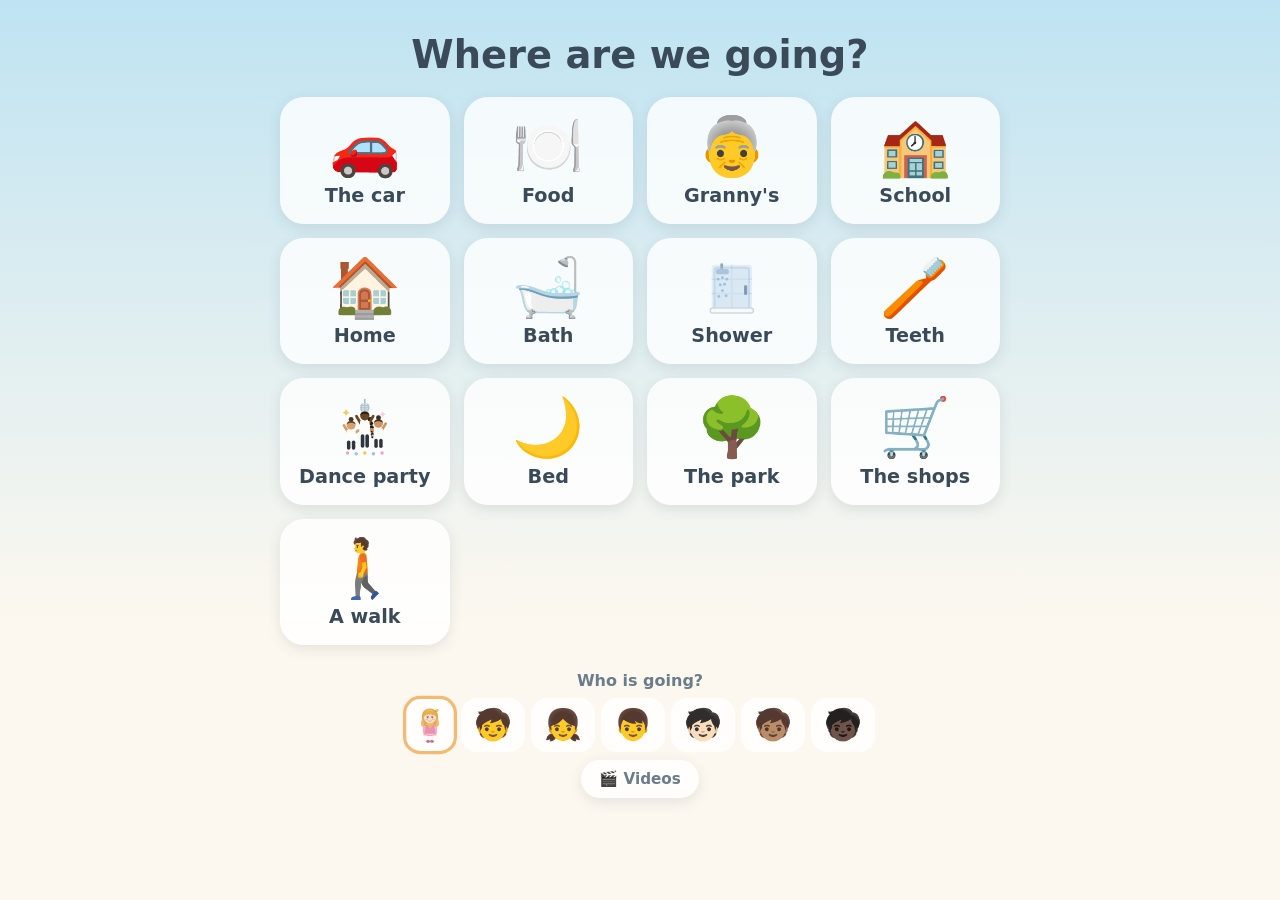
==== index.html @ 6d975830 "Rescue videos: one-tap instant player for locally stored videos New 🎬 Videos area off the home scree" ====
<!DOCTYPE html>
<html lang="en">
<head>
<meta charset="UTF-8">
<meta name="viewport" content="width=device-width, initial-scale=1.0, user-scalable=no">
<meta name="theme-color" content="#bfe3f2">
<meta name="apple-mobile-web-app-capable" content="yes">
<meta name="apple-mobile-web-app-status-bar-style" content="default">
<link rel="manifest" href="manifest.webmanifest">
<link rel="icon" href="icon.svg" type="image/svg+xml">
<link rel="stylesheet" href="style.css">
<title>Badb Clock</title>
</head>
<body>

<!-- Screen 1: choose the transition -->
<section id="screen-choose" class="screen active">
  <h1 class="screen-title">Where are we going?</h1>
  <div id="transition-grid" class="card-grid"></div>
  <div class="settings-row">
    <span class="settings-label">Who is going?</span>
    <div id="character-picker" class="character-picker"></div>
    <button id="videos-btn" class="admin-btn">🎬 Videos</button>
  </div>
</section>

<!-- Screen: instant videos (rescue player) -->
<section id="screen-videos" class="screen">
  <button id="back-videos" class="back-btn" aria-label="Go back">←</button>
  <h1 class="screen-title">Videos</h1>
  <div id="video-grid" class="video-grid"></div>
  <div class="settings-row">
    <div class="food-admin">
      <label class="admin-btn">＋ Add a video<input type="file" id="video-input" accept="video/*" hidden></label>
      <button id="video-remove-btn" class="admin-btn" hidden>🗑 Remove</button>
      <a class="admin-btn" href="https://www.youtube.com/feed/downloads">▶ YouTube downloads</a>
    </div>
    <span id="video-hint" class="settings-label"></span>
  </div>
</section>

<!-- fullscreen instant player -->
<div id="video-player" class="video-overlay" hidden>
  <video id="video-el" playsinline loop></video>
  <button id="video-close" class="back-btn" aria-label="Close video">✕</button>
</div>

<!-- Screen 1b: dinner or dessert? (food transition only) -->
<section id="screen-food-category" class="screen">
  <button id="back-category" class="back-btn" aria-label="Go back">←</button>
  <h1 class="screen-title">Dinner or dessert?</h1>
  <div class="card-grid two">
    <button class="transition-card" id="cat-dinner"><span class="emoji">🍽️</span><span class="label">Dinner</span></button>
    <button class="transition-card" id="cat-dessert"><span class="emoji">🍨</span><span class="label">Dessert</span></button>
  </div>
</section>

<!-- Screen 1c: pick the food -->
<section id="screen-food" class="screen">
  <button id="back-food" class="back-btn" aria-label="Go back">←</button>
  <h1 class="screen-title">What are we having?</h1>
  <div id="food-grid" class="card-grid"></div>
  <div class="settings-row">
    <div class="food-admin">
      <button id="add-food-btn" class="admin-btn">＋ Add a food</button>
      <button id="edit-foods-btn" class="admin-btn" hidden>✎ Edit foods</button>
    </div>
  </div>
</section>

<!-- Screen 1d: add or edit a custom food (parent flow) -->
<section id="screen-add-food" class="screen">
  <button id="back-add-food" class="back-btn" aria-label="Go back">←</button>
  <h1 id="add-food-title" class="screen-title">Add a food</h1>
  <div class="add-food-form">
    <label class="photo-drop">
      <input type="file" id="food-photo-input" accept="image/*" capture="environment" hidden>
      <span id="photo-drop-hint">📷 Tap to take a photo</span>
      <img id="photo-preview" class="photo-preview" alt="" hidden>
    </label>
    <button id="cartoon-toggle" class="control-btn" hidden>🎨 Cartoon: on</button>
    <input type="text" id="food-name" class="text-input" placeholder="What is it called?" maxlength="24">
    <div class="cat-chips">
      <button class="cat-chip" data-cat="dinner">Dinner</button>
      <button class="cat-chip" data-cat="dessert">Dessert</button>
      <button class="cat-chip" data-cat="both">Both</button>
    </div>
    <button id="save-food" class="control-btn big" disabled>✓ Save</button>
  </div>
</section>

<!-- Screen 1e: manage custom foods -->
<section id="screen-edit-foods" class="screen">
  <button id="back-edit-foods" class="back-btn" aria-label="Go back">←</button>
  <h1 class="screen-title">Your foods</h1>
  <div id="edit-food-list" class="edit-food-list"></div>
</section>

<!-- Screen 2: choose the time -->
<section id="screen-time" class="screen">
  <button id="back-to-choose" class="back-btn" aria-label="Go back">←</button>
  <div class="chosen-transition">
    <span id="time-emoji" class="chosen-emoji"></span>
    <h1 id="time-title" class="screen-title"></h1>
  </div>
  <h2 class="screen-subtitle">How long?</h2>
  <div id="time-grid" class="time-grid"></div>
  <div class="custom-time">
    <div class="custom-row">
      <span class="custom-label">⏱ Minutes</span>
      <input type="number" id="custom-minutes" class="mini-input" min="1" max="720" inputmode="numeric" placeholder="20">
      <button id="custom-minutes-go" class="control-btn">Go</button>
    </div>
    <div class="custom-row">
      <span class="custom-label">🕗 Finish at</span>
      <input type="time" id="custom-until" class="mini-input">
      <button id="custom-until-go" class="control-btn">Go</button>
    </div>
  </div>
</section>

<!-- Screen 3: the countdown scene -->
<section id="screen-timer" class="screen">
  <button id="cancel-timer" class="back-btn" aria-label="Stop and go back">←</button>
  <div id="timer-phrase" class="timer-phrase"></div>
  <div id="scene" class="scene">
    <div class="sky">
      <div class="cloud cloud-1"></div>
      <div class="cloud cloud-2"></div>
      <div class="sun"></div>
    </div>
    <div class="ground"></div>
    <div id="walker" class="walker"><span id="walker-emoji"></span></div>
    <div id="destination" class="destination"><span id="destination-emoji"></span></div>
  </div>
  <div class="progress-track"><div id="progress-fill" class="progress-fill"></div></div>
  <div id="time-left" class="time-left">0:00</div>
  <div class="timer-controls">
    <button id="pause-btn" class="control-btn">⏸ Pause</button>
    <button id="music-btn" class="control-btn">🎵 Music on</button>
  </div>
</section>

<!-- Screen 4: time's up -->
<section id="screen-done" class="screen">
  <div id="confetti" class="confetti" aria-hidden="true"></div>
  <div class="done-scene">
    <span id="done-emoji" class="done-emoji"></span>
  </div>
  <h1 id="done-phrase" class="done-phrase"></h1>
  <div class="done-buttons">
    <button id="again-btn" class="control-btn big">↻ Again</button>
    <button id="home-btn" class="control-btn big">🏡 Home</button>
  </div>
</section>

<script src="app.js"></script>
</body>
</html>
---- style.css ----
/* Badb Clock — calm, predictable, big-touch-target styling.
   Palette is deliberately soft: low-saturation sky blues and creams,
   no pure white, no harsh contrast jumps, nothing flashes. */

:root {
  --sky: #bfe3f2;
  --sky-deep: #a5d4ea;
  --ground: #b8dfa8;
  --cream: #fdf8ef;
  --card: #ffffffcc;
  --ink: #3a4a58;
  --ink-soft: #6b7c8a;
  --accent: #f5b971;
  --accent-warm: #f0a35e;
  --good: #8fc98f;
  --radius: 24px;
  --shadow: 0 4px 14px rgba(58, 74, 88, 0.12);
}

* { margin: 0; padding: 0; box-sizing: border-box; -webkit-tap-highlight-color: transparent; }

html, body { height: 100%; }

body {
  font-family: "SF Pro Rounded", ui-rounded, "Comic Sans MS", "Segoe UI", system-ui, sans-serif;
  background: linear-gradient(var(--sky), var(--cream) 70%);
  color: var(--ink);
  overflow: hidden;
  user-select: none;
  -webkit-user-select: none;
}

.screen {
  display: none;
  position: fixed;
  inset: 0;
  flex-direction: column;
  align-items: center;
  padding: max(20px, env(safe-area-inset-top)) 20px max(20px, env(safe-area-inset-bottom));
  overflow-y: auto;
}
.screen.active { display: flex; }

.screen-title {
  font-size: clamp(1.6rem, 5vw, 2.4rem);
  font-weight: 700;
  margin: 12px 0 20px;
  text-align: center;
}
.screen-subtitle {
  font-size: clamp(1.3rem, 4vw, 1.9rem);
  font-weight: 700;
  margin: 8px 0 20px;
  color: var(--ink-soft);
}

/* ---------- Screen 1: transition cards ---------- */

.card-grid {
  display: grid;
  grid-template-columns: repeat(auto-fit, minmax(140px, 1fr));
  gap: 14px;
  width: 100%;
  max-width: 720px;
}

.transition-card {
  background: var(--card);
  border: 3px solid transparent;
  border-radius: var(--radius);
  box-shadow: var(--shadow);
  padding: 18px 10px 14px;
  display: flex;
  flex-direction: column;
  align-items: center;
  gap: 8px;
  cursor: pointer;
  font-family: inherit;
  color: inherit;
  transition: transform 0.15s ease, border-color 0.15s ease;
}
.transition-card:active { transform: scale(0.95); border-color: var(--accent); }
.transition-card .emoji { font-size: clamp(2.6rem, 8vw, 3.6rem); line-height: 1; }
.transition-card .label { font-size: clamp(1rem, 3vw, 1.2rem); font-weight: 700; }

.settings-row {
  margin-top: 26px;
  display: flex;
  flex-direction: column;
  align-items: center;
  gap: 8px;
}
.settings-label { font-size: 1rem; color: var(--ink-soft); font-weight: 600; }
.character-picker { display: flex; gap: 6px; flex-wrap: wrap; justify-content: center; }
.character-option {
  font-size: 1.9rem;
  background: var(--card);
  border: 3px solid transparent;
  border-radius: 16px;
  padding: 6px 10px;
  cursor: pointer;
  transition: border-color 0.15s ease, transform 0.15s ease;
}
.character-option.selected { border-color: var(--accent); transform: scale(1.08); }

/* ---------- Screen 2: time buttons ---------- */

.back-btn {
  position: absolute;
  top: max(14px, env(safe-area-inset-top));
  left: 14px;
  font-size: 1.5rem;
  width: 52px;
  height: 52px;
  border: none;
  border-radius: 50%;
  background: var(--card);
  box-shadow: var(--shadow);
  color: var(--ink);
  cursor: pointer;
}
.back-btn:active { transform: scale(0.92); }

.chosen-transition { display: flex; flex-direction: column; align-items: center; margin-top: 30px; }
.chosen-emoji { font-size: clamp(3rem, 10vw, 4.5rem); line-height: 1.2; }

.time-grid {
  display: grid;
  grid-template-columns: repeat(auto-fit, minmax(130px, 1fr));
  gap: 14px;
  width: 100%;
  max-width: 560px;
}
.time-btn {
  background: var(--card);
  border: 3px solid transparent;
  border-radius: var(--radius);
  box-shadow: var(--shadow);
  padding: 22px 10px;
  font-family: inherit;
  font-size: clamp(1.3rem, 4vw, 1.7rem);
  font-weight: 700;
  color: var(--ink);
  cursor: pointer;
  transition: transform 0.15s ease, border-color 0.15s ease;
}
.time-btn:active { transform: scale(0.95); border-color: var(--accent); }

.custom-time {
  margin-top: 22px;
  display: flex;
  flex-direction: column;
  gap: 12px;
  width: 100%;
  max-width: 420px;
}
.custom-row {
  display: flex;
  align-items: center;
  gap: 10px;
  background: var(--card);
  border-radius: 999px;
  box-shadow: var(--shadow);
  padding: 8px 10px 8px 20px;
}
.custom-label { font-weight: 700; color: var(--ink-soft); white-space: nowrap; }
.mini-input {
  font-family: inherit;
  font-size: 1.1rem;
  font-weight: 700;
  color: var(--ink);
  background: var(--cream);
  border: 2px solid transparent;
  border-radius: 12px;
  padding: 8px 10px;
  flex: 1;
  min-width: 0;
  text-align: center;
  outline: none;
}
.mini-input:focus { border-color: var(--accent); }
.custom-row .control-btn { padding: 10px 20px; box-shadow: none; background: var(--accent); color: #fff; }

/* ---------- Screen 3: countdown scene ---------- */

#screen-timer { justify-content: center; gap: 14px; }

.timer-phrase {
  font-size: clamp(1.3rem, 4.5vw, 2rem);
  font-weight: 700;
  text-align: center;
}

.scene {
  position: relative;
  width: 100%;
  max-width: 760px;
  height: clamp(200px, 36vh, 320px);
  border-radius: var(--radius);
  overflow: hidden;
  box-shadow: var(--shadow);
  background: linear-gradient(var(--sky-deep), var(--sky) 75%);
  flex-shrink: 0;
}
.sky { position: absolute; inset: 0 0 22% 0; }
.ground {
  position: absolute;
  left: 0; right: 0; bottom: 0;
  height: 22%;
  background: var(--ground);
  border-top: 4px solid #a3cf93;
}
.sun {
  position: absolute;
  top: 14px; right: 20px;
  width: 52px; height: 52px;
  border-radius: 50%;
  background: #fce8a8;
  box-shadow: 0 0 30px 10px #fce8a866;
}
.cloud {
  position: absolute;
  background: #ffffffd9;
  border-radius: 999px;
  height: 26px;
}
.cloud::before {
  content: "";
  position: absolute;
  background: inherit;
  border-radius: 50%;
  width: 30px; height: 30px;
  top: -12px; left: 18px;
}
.cloud-1 { width: 80px; top: 30px; left: 12%; animation: drift 60s linear infinite; }
.cloud-2 { width: 60px; top: 66px; left: 55%; animation: drift 80s linear infinite reverse; }
@keyframes drift {
  from { transform: translateX(0); }
  50%  { transform: translateX(60px); }
  to   { transform: translateX(0); }
}

.walker {
  position: absolute;
  bottom: 14%;
  left: 4%;
  font-size: clamp(3rem, 9vw, 4.4rem);
  line-height: 1;
  transition: left 1s linear;
  z-index: 2;
}
.walker.walking span { display: inline-block; animation: bob 0.7s ease-in-out infinite; }
@keyframes bob {
  0%, 100% { transform: translateY(0) rotate(-2deg); }
  50%      { transform: translateY(-7px) rotate(2deg); }
}

.destination {
  position: absolute;
  bottom: 12%;
  right: 4%;
  font-size: clamp(4.4rem, 14vw, 6.6rem);
  line-height: 1;
  z-index: 1;
}
.destination.huge { font-size: clamp(7rem, 24vw, 11rem); bottom: 10%; }
.destination.center { right: 50%; transform: translateX(50%); }
.destination.nearly span { display: inline-block; animation: gentle-pulse 1.6s ease-in-out infinite; }
@keyframes gentle-pulse {
  0%, 100% { transform: scale(1); }
  50%      { transform: scale(1.07); }
}

.progress-track {
  width: 100%;
  max-width: 760px;
  height: 26px;
  border-radius: 999px;
  background: #ffffffb0;
  box-shadow: inset 0 2px 6px rgba(58, 74, 88, 0.15);
  overflow: hidden;
  flex-shrink: 0;
}
.progress-fill {
  height: 100%;
  width: 100%;
  border-radius: 999px;
  background: var(--good);
  transition: width 1s linear, background-color 1s ease;
}
.progress-fill.nearly { background: var(--accent-warm); }

.time-left {
  font-size: clamp(2.4rem, 9vw, 4rem);
  font-weight: 800;
  font-variant-numeric: tabular-nums;
  letter-spacing: 0.04em;
}

.timer-controls { display: flex; gap: 14px; }

.control-btn {
  font-family: inherit;
  font-size: 1.15rem;
  font-weight: 700;
  color: var(--ink);
  background: var(--card);
  border: none;
  border-radius: 999px;
  box-shadow: var(--shadow);
  padding: 14px 26px;
  cursor: pointer;
}
.control-btn:active { transform: scale(0.95); }
.control-btn.big { font-size: 1.4rem; padding: 18px 34px; }

/* ---------- Screen 4: done ---------- */

#screen-done { justify-content: center; gap: 22px; }

.done-scene { position: relative; }
.done-emoji {
  font-size: clamp(5rem, 20vw, 8rem);
  line-height: 1.1;
  display: inline-block;
  animation: arrive 0.9s ease;
}
@keyframes arrive {
  0%   { transform: scale(0.6); opacity: 0; }
  60%  { transform: scale(1.08); }
  100% { transform: scale(1); opacity: 1; }
}

.done-phrase {
  font-size: clamp(1.6rem, 6vw, 2.6rem);
  font-weight: 800;
  text-align: center;
}

.done-buttons { display: flex; gap: 16px; flex-wrap: wrap; justify-content: center; }

.confetti { position: absolute; inset: 0; overflow: hidden; pointer-events: none; }
.confetti span {
  position: absolute;
  top: -30px;
  font-size: 1.4rem;
  animation: fall linear forwards;
}
@keyframes fall {
  to { transform: translateY(110vh) rotate(200deg); opacity: 0.6; }
}

/* ---------- drawn avatars (SVG characters mixed in with emoji ones) ---------- */

.char-img {
  height: 1.2em;
  width: auto;
  display: inline-block;
  vertical-align: baseline;
}
.walker .char-img { height: 2em; }
.character-option .char-img { height: 2.1rem; display: block; }
.done-emoji .char-img { height: 1em; margin-right: 0.08em; }
.arrival-svg { height: clamp(240px, 42vh, 340px); width: auto; display: block; }

/* drawn food pictures, sized like the emoji they sit beside */
.food-svg { height: 1em; width: auto; display: inline-block; vertical-align: baseline; }
.transition-card .emoji .food-svg { height: clamp(2.6rem, 8vw, 3.6rem); display: block; }
.card-grid.two { max-width: 460px; }

/* photo foods (user-added) — rounded square, cropped to fill */
.food-photo {
  height: 1em;
  width: 1em;
  border-radius: 22%;
  object-fit: cover;
  display: inline-block;
  vertical-align: baseline;
  background: #fff;
}
.transition-card .emoji .food-photo {
  height: clamp(2.6rem, 8vw, 3.6rem);
  width: clamp(2.6rem, 8vw, 3.6rem);
  display: block;
}

/* ---------- add / edit foods (parent screens) ---------- */

.food-admin { display: flex; gap: 10px; }
.admin-btn {
  font-family: inherit;
  font-size: 0.95rem;
  font-weight: 700;
  color: var(--ink-soft);
  background: var(--card);
  border: none;
  border-radius: 999px;
  box-shadow: var(--shadow);
  padding: 10px 18px;
  cursor: pointer;
}
.admin-btn:active { transform: scale(0.95); }

.add-food-form {
  display: flex;
  flex-direction: column;
  align-items: center;
  gap: 16px;
  width: 100%;
  max-width: 420px;
  margin-top: 6px;
}
.photo-drop {
  width: min(60vw, 260px);
  height: min(60vw, 260px);
  border-radius: var(--radius);
  background: var(--card);
  box-shadow: var(--shadow);
  border: 3px dashed #c8d6e0;
  display: grid;
  place-items: center;
  cursor: pointer;
  overflow: hidden;
}
#photo-drop-hint { color: var(--ink-soft); font-weight: 700; text-align: center; padding: 10px; }
.photo-preview { width: 100%; height: 100%; object-fit: cover; }

.text-input {
  font-family: inherit;
  font-size: 1.2rem;
  font-weight: 700;
  color: var(--ink);
  background: var(--card);
  border: 3px solid transparent;
  border-radius: 999px;
  box-shadow: var(--shadow);
  padding: 12px 22px;
  width: 100%;
  text-align: center;
  outline: none;
}
.text-input:focus { border-color: var(--accent); }

.cat-chips { display: flex; gap: 10px; }
.cat-chip {
  font-family: inherit;
  font-size: 1rem;
  font-weight: 700;
  color: var(--ink-soft);
  background: var(--card);
  border: 3px solid transparent;
  border-radius: 999px;
  box-shadow: var(--shadow);
  padding: 10px 20px;
  cursor: pointer;
}
.cat-chip.selected { border-color: var(--accent); color: var(--ink); }
.control-btn:disabled { opacity: 0.45; cursor: default; }

/* ---------- instant videos ---------- */

.video-grid {
  display: grid;
  grid-template-columns: repeat(auto-fit, minmax(220px, 1fr));
  gap: 14px;
  width: 100%;
  max-width: 720px;
}
.video-tile {
  position: relative;
  border: none;
  border-radius: var(--radius);
  overflow: hidden;
  box-shadow: var(--shadow);
  background: #1d242c;
  aspect-ratio: 16 / 9;
  cursor: pointer;
  padding: 0;
}
.video-tile img { width: 100%; height: 100%; object-fit: cover; display: block; }
.video-tile .placeholder {
  width: 100%; height: 100%;
  display: grid; place-items: center;
  font-size: 2.6rem;
}
.video-tile .name {
  position: absolute;
  left: 0; right: 0; bottom: 0;
  padding: 8px 12px;
  font-family: inherit;
  font-size: 0.95rem;
  font-weight: 700;
  color: #fff;
  background: linear-gradient(transparent, rgba(20, 26, 33, 0.85));
  text-align: left;
  white-space: nowrap;
  overflow: hidden;
  text-overflow: ellipsis;
}
.video-tile .play-badge {
  position: absolute;
  top: 50%; left: 50%;
  transform: translate(-50%, -50%);
  font-size: 2.2rem;
  filter: drop-shadow(0 2px 6px rgba(0,0,0,0.5));
  pointer-events: none;
}
.video-grid.removing .video-tile { outline: 3px dashed #e05a8a; outline-offset: -3px; }
.video-grid.removing .play-badge { display: none; }
.video-grid.removing .video-tile::after {
  content: "🗑";
  position: absolute;
  top: 8px; right: 10px;
  font-size: 1.6rem;
}
.food-admin a.admin-btn { text-decoration: none; display: inline-block; }

.video-overlay {
  position: fixed;
  inset: 0;
  z-index: 50;
  background: #000;
}
.video-overlay video { width: 100%; height: 100%; object-fit: contain; }
.video-overlay .back-btn { position: absolute; top: max(14px, env(safe-area-inset-top)); left: 14px; opacity: 0.85; }

.edit-food-list {
  display: flex;
  flex-direction: column;
  gap: 12px;
  width: 100%;
  max-width: 480px;
}
.edit-food-row {
  display: flex;
  align-items: center;
  gap: 14px;
  background: var(--card);
  border-radius: var(--radius);
  box-shadow: var(--shadow);
  padding: 10px 14px;
}
.edit-food-row img, .edit-food-row .food-svg { width: 52px; height: 52px; border-radius: 14px; object-fit: cover; }
.edit-food-row .info { flex: 1; display: flex; flex-direction: column; }
.edit-food-row .info .name { font-weight: 800; font-size: 1.1rem; }
.edit-food-row .info .cats { color: var(--ink-soft); font-size: 0.85rem; font-weight: 600; }
.row-btn {
  font-size: 1.2rem;
  width: 44px;
  height: 44px;
  border: none;
  border-radius: 50%;
  background: var(--cream);
  cursor: pointer;
}
.row-btn:active { transform: scale(0.9); }

/* Respect users who need less motion: freeze the decorative animation,
   keep the position/width transitions that carry the countdown meaning. */
@media (prefers-reduced-motion: reduce) {
  .walker.walking span,
  .destination.nearly span,
  .cloud, .done-emoji,
  .confetti span { animation: none; }
}
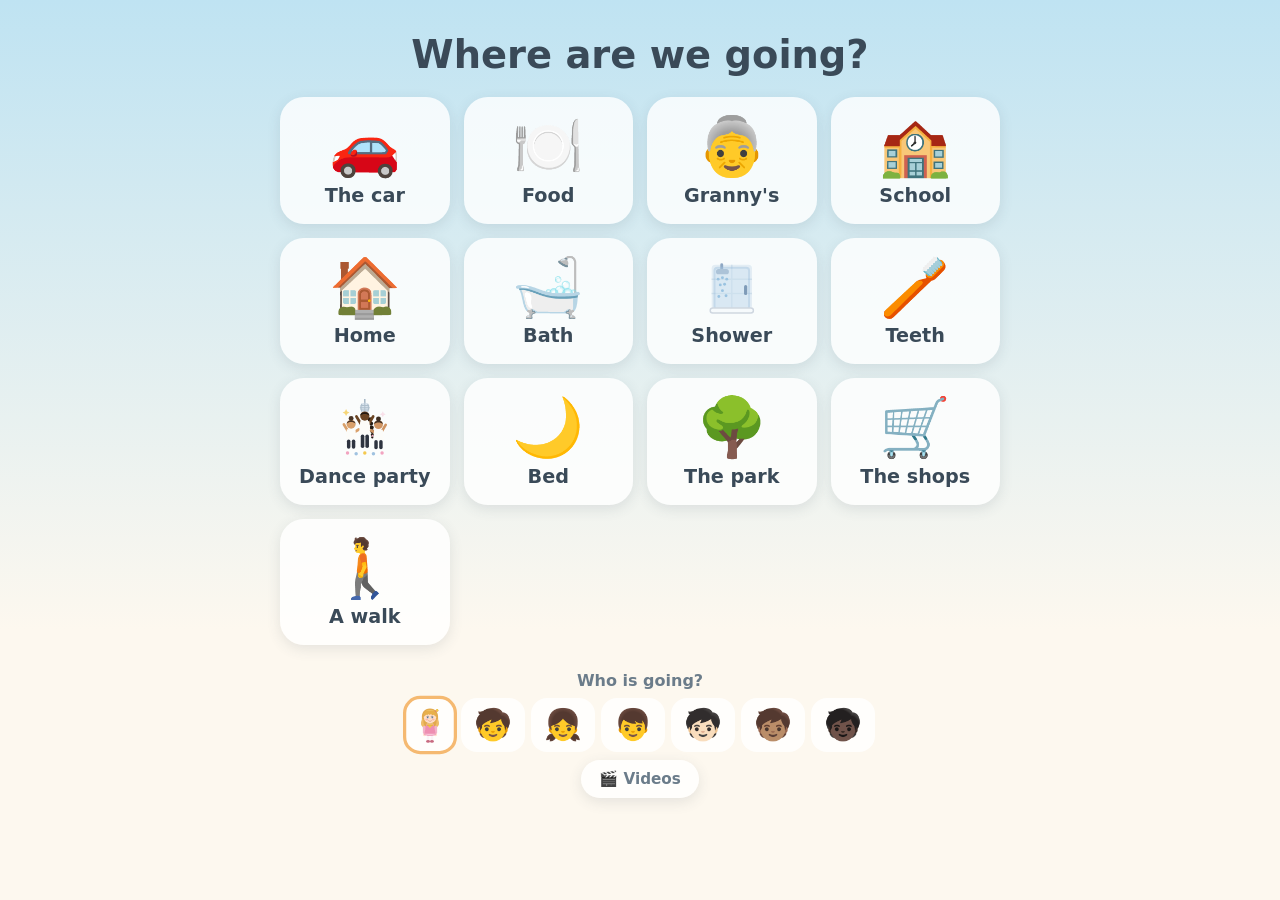
==== commit f8f0fe41: "Allow picking existing photos for custom foods The add-food photo square no longer forces the camera" ====
--- a/index.html
+++ b/index.html
@@ -74,10 +74,14 @@
   <h1 id="add-food-title" class="screen-title">Add a food</h1>
   <div class="add-food-form">
     <label class="photo-drop">
-      <input type="file" id="food-photo-input" accept="image/*" capture="environment" hidden>
-      <span id="photo-drop-hint">📷 Tap to take a photo</span>
+      <input type="file" id="food-photo-input" accept="image/*" hidden>
+      <span id="photo-drop-hint">🖼 Tap to add a photo</span>
       <img id="photo-preview" class="photo-preview" alt="" hidden>
     </label>
+    <div class="food-admin">
+      <label class="admin-btn">📷 Camera<input type="file" id="food-photo-camera" accept="image/*" capture="environment" hidden></label>
+      <label class="admin-btn">🖼 My photos<input type="file" id="food-photo-gallery" accept="image/*" hidden></label>
+    </div>
     <button id="cartoon-toggle" class="control-btn" hidden>🎨 Cartoon: on</button>
     <input type="text" id="food-name" class="text-input" placeholder="What is it called?" maxlength="24">
     <div class="cat-chips">
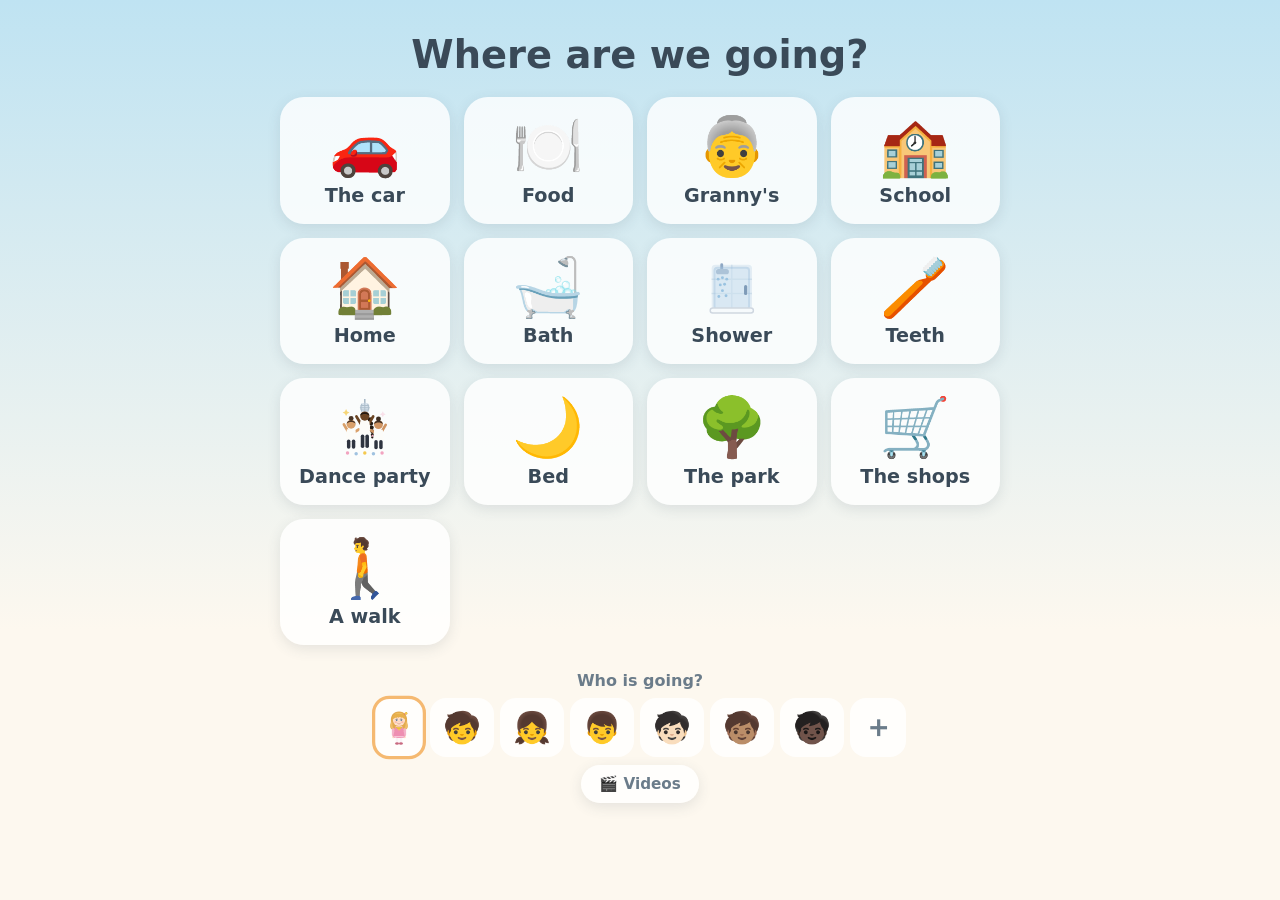
==== commit da8ca1f4: "Fix blank app icons The PNG icons were screenshots of a page whose SVG never loaded — blank images, " ====
--- a/index.html
+++ b/index.html
@@ -8,6 +8,7 @@
 <meta name="apple-mobile-web-app-status-bar-style" content="default">
 <link rel="manifest" href="manifest.webmanifest">
 <link rel="icon" href="icon.svg" type="image/svg+xml">
+<link rel="apple-touch-icon" href="icon-192.png">
 <link rel="stylesheet" href="style.css">
 <title>Badb Clock</title>
 </head>
--- a/style.css
+++ b/style.css
@@ -102,6 +102,44 @@
   transition: border-color 0.15s ease, transform 0.15s ease;
 }
 .character-option.selected { border-color: var(--accent); transform: scale(1.08); }
+.character-option { position: relative; }
+.character-option .char-photo { width: 1.9rem; height: 1.9rem; display: block; }
+.character-option.add-character {
+  display: grid;
+  place-items: center;
+  color: var(--ink-soft);
+  font-weight: 800;
+  min-width: 2.6rem;
+}
+.char-remove {
+  position: absolute;
+  top: -7px;
+  right: -7px;
+  width: 20px;
+  height: 20px;
+  border-radius: 50%;
+  background: #e05a8a;
+  color: #fff;
+  font-size: 0.7rem;
+  font-weight: 800;
+  display: grid;
+  place-items: center;
+  box-shadow: var(--shadow);
+}
+
+/* photo characters — round face crop everywhere they appear */
+.char-photo {
+  height: 1em;
+  width: 1em;
+  border-radius: 50%;
+  object-fit: cover;
+  display: inline-block;
+  vertical-align: baseline;
+  background: #fff;
+  box-shadow: 0 2px 6px rgba(58, 74, 88, 0.25);
+}
+.walker .char-photo { height: 1.6em; width: 1.6em; }
+.done-emoji .char-photo { height: 1em; width: 1em; margin-right: 0.08em; }
 
 /* ---------- Screen 2: time buttons ---------- */
 
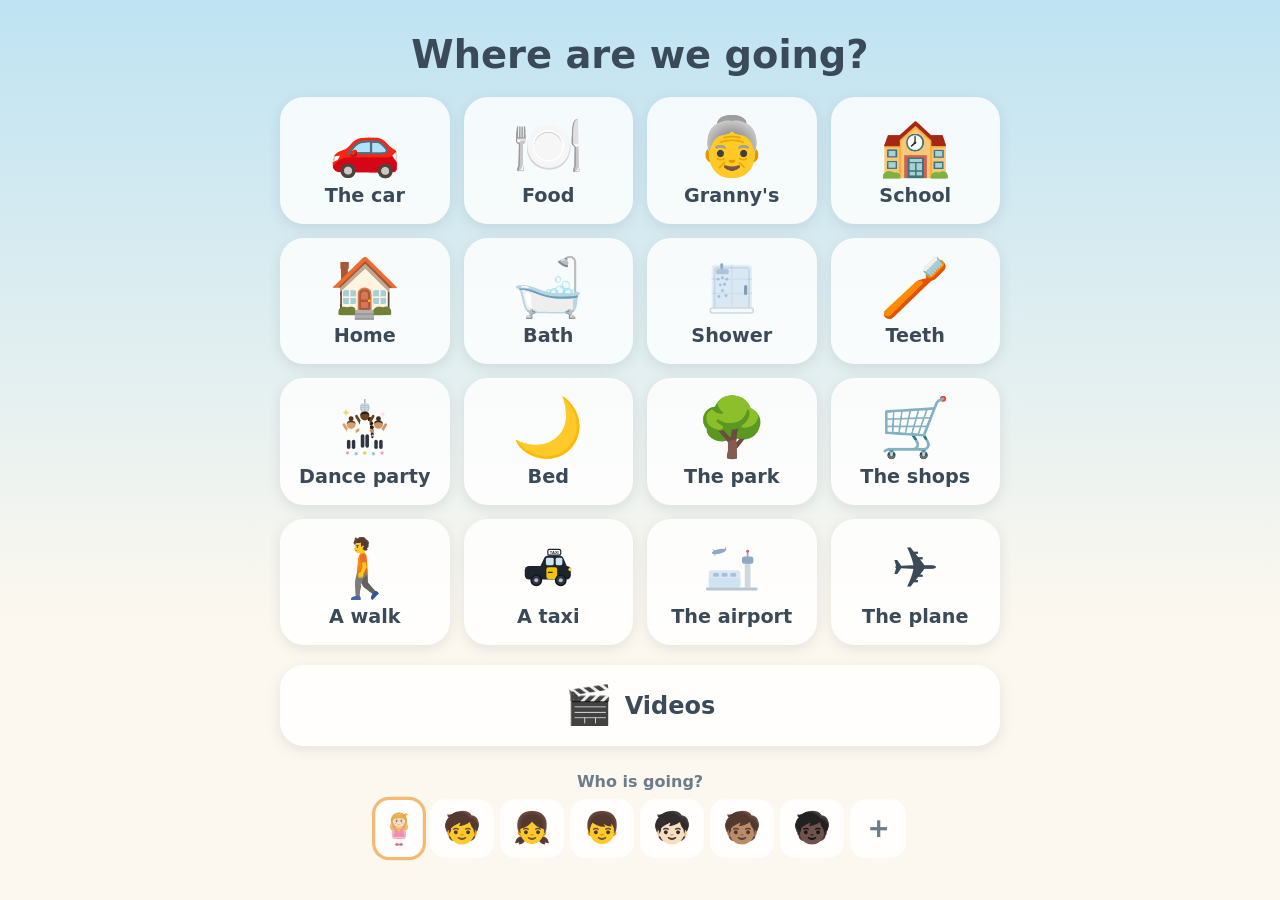
==== commit 7f0d1a68: "Videos: big home button, seek controls, files picker, codec detection The Videos button is now a ful" ====
--- a/index.html
+++ b/index.html
@@ -18,10 +18,10 @@
 <section id="screen-choose" class="screen active">
   <h1 class="screen-title">Where are we going?</h1>
   <div id="transition-grid" class="card-grid"></div>
+  <button id="videos-btn" class="videos-big-btn"><span class="emoji">🎬</span> Videos</button>
   <div class="settings-row">
     <span class="settings-label">Who is going?</span>
     <div id="character-picker" class="character-picker"></div>
-    <button id="videos-btn" class="admin-btn">🎬 Videos</button>
   </div>
 </section>
 
@@ -32,7 +32,8 @@
   <div id="video-grid" class="video-grid"></div>
   <div class="settings-row">
     <div class="food-admin">
-      <label class="admin-btn">＋ Add a video<input type="file" id="video-input" accept="video/*" hidden></label>
+      <label class="admin-btn">🎞 Add from my videos<input type="file" id="video-input" accept="video/*" hidden></label>
+      <label class="admin-btn">📁 Add from files<input type="file" id="video-input-files" hidden></label>
       <button id="video-remove-btn" class="admin-btn" hidden>🗑 Remove</button>
       <a class="admin-btn" href="https://www.youtube.com/feed/downloads">▶ YouTube downloads</a>
     </div>
@@ -42,7 +43,7 @@
 
 <!-- fullscreen instant player -->
 <div id="video-player" class="video-overlay" hidden>
-  <video id="video-el" playsinline loop></video>
+  <video id="video-el" playsinline loop controls controlslist="nodownload"></video>
   <button id="video-close" class="back-btn" aria-label="Close video">✕</button>
 </div>
 
--- a/style.css
+++ b/style.css
@@ -497,6 +497,29 @@
 
 /* ---------- instant videos ---------- */
 
+.videos-big-btn {
+  margin-top: 20px;
+  width: 100%;
+  max-width: 720px;
+  font-family: inherit;
+  font-size: clamp(1.2rem, 4vw, 1.5rem);
+  font-weight: 800;
+  color: var(--ink);
+  background: var(--card);
+  border: 3px solid transparent;
+  border-radius: var(--radius);
+  box-shadow: var(--shadow);
+  padding: 18px 10px;
+  cursor: pointer;
+  display: flex;
+  align-items: center;
+  justify-content: center;
+  gap: 12px;
+  transition: transform 0.15s ease, border-color 0.15s ease;
+}
+.videos-big-btn:active { transform: scale(0.97); border-color: var(--accent); }
+.videos-big-btn .emoji { font-size: 1.6em; line-height: 1; }
+
 .video-grid {
   display: grid;
   grid-template-columns: repeat(auto-fit, minmax(220px, 1fr));
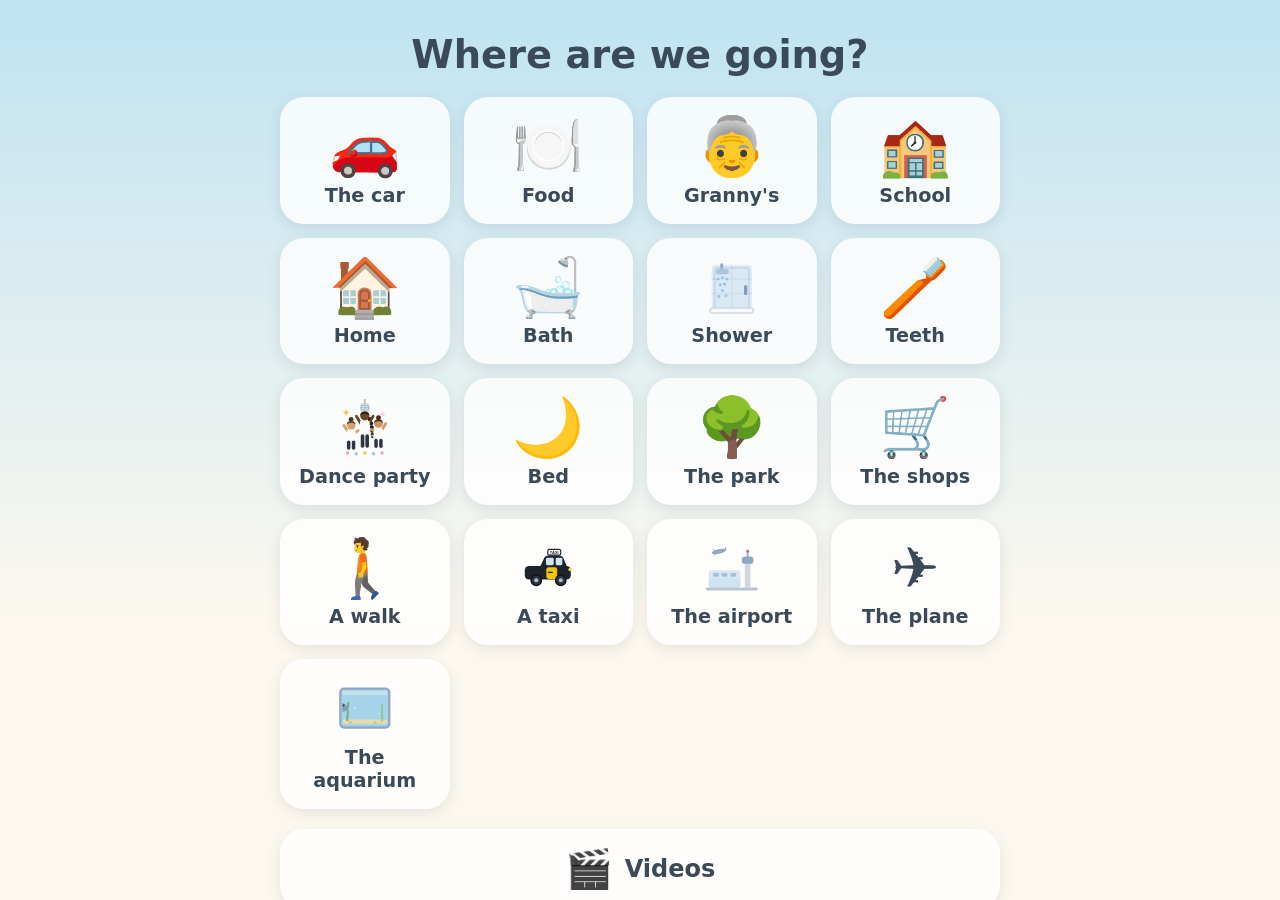
==== commit 3db45bb8: "Self-applying updates and a visible version number New versions now activate immediately: when an up" ====
--- a/index.html
+++ b/index.html
@@ -22,6 +22,7 @@
   <div class="settings-row">
     <span class="settings-label">Who is going?</span>
     <div id="character-picker" class="character-picker"></div>
+    <span id="version-tag" class="version-tag"></span>
   </div>
 </section>
 
--- a/style.css
+++ b/style.css
@@ -91,6 +91,7 @@
   gap: 8px;
 }
 .settings-label { font-size: 1rem; color: var(--ink-soft); font-weight: 600; }
+.version-tag { font-size: 0.75rem; color: var(--ink-soft); opacity: 0.6; font-weight: 600; }
 .character-picker { display: flex; gap: 6px; flex-wrap: wrap; justify-content: center; }
 .character-option {
   font-size: 1.9rem;
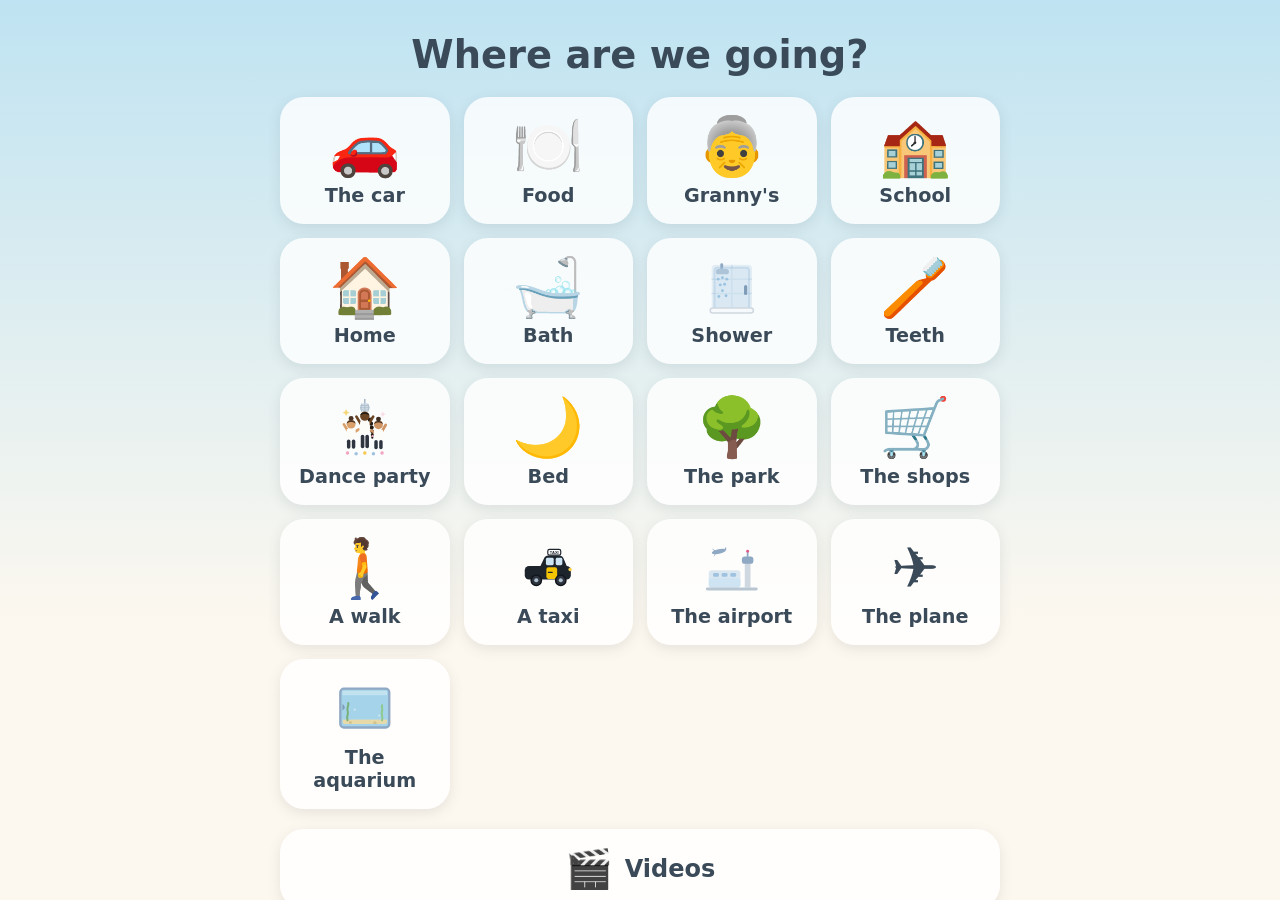
==== commit d141226a: "Rename video tiles, and auto-clean imported filenames A "✎ Rename" toggle beside Remove: tap it, tap" ====
--- a/index.html
+++ b/index.html
@@ -35,6 +35,7 @@
     <div class="food-admin">
       <label class="admin-btn">🎞 Add from my videos<input type="file" id="video-input" accept="video/*" hidden></label>
       <label class="admin-btn">📁 Add from files<input type="file" id="video-input-files" hidden></label>
+      <button id="video-rename-btn" class="admin-btn" hidden>✎ Rename</button>
       <button id="video-remove-btn" class="admin-btn" hidden>🗑 Remove</button>
       <a class="admin-btn" href="https://www.youtube.com/feed/downloads">▶ YouTube downloads</a>
     </div>
--- a/style.css
+++ b/style.css
@@ -575,6 +575,16 @@
   top: 8px; right: 10px;
   font-size: 1.6rem;
 }
+.video-grid.renaming .video-tile { outline: 3px dashed var(--accent); outline-offset: -3px; }
+.video-grid.renaming .play-badge { display: none; }
+.video-grid.renaming .video-tile::after {
+  content: "✎";
+  position: absolute;
+  top: 8px; right: 10px;
+  font-size: 1.6rem;
+  color: #fff;
+  text-shadow: 0 1px 4px rgba(0,0,0,0.6);
+}
 .food-admin a.admin-btn { text-decoration: none; display: inline-block; }
 
 .video-overlay {
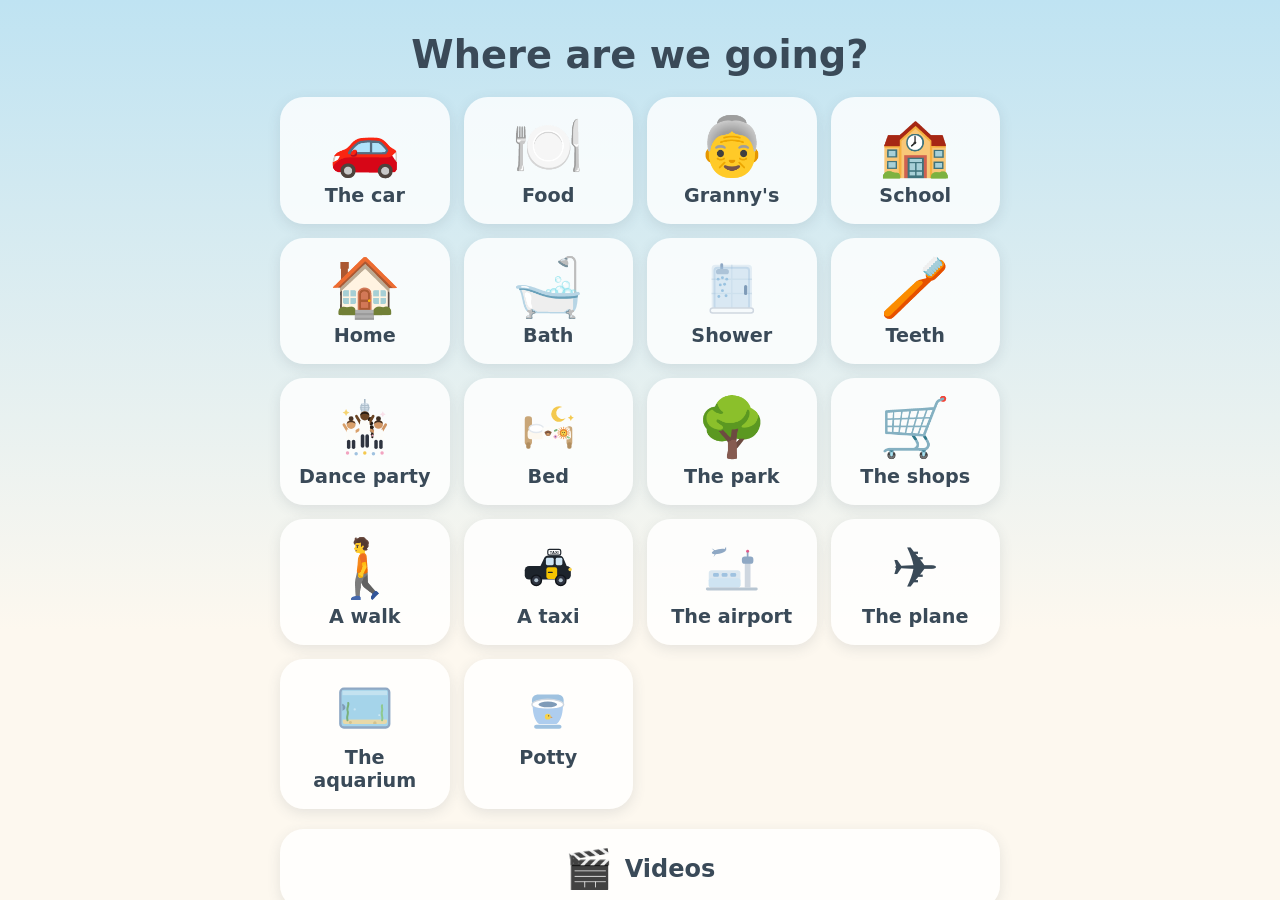
==== commit eae60153: "Watch on TV button in the video player A 📺 button in the player asks Android to beam the video to a " ====
--- a/index.html
+++ b/index.html
@@ -47,6 +47,7 @@
 <div id="video-player" class="video-overlay" hidden>
   <video id="video-el" playsinline loop controls controlslist="nodownload"></video>
   <button id="video-close" class="back-btn" aria-label="Close video">✕</button>
+  <button id="video-cast" class="back-btn cast-btn" aria-label="Watch on TV">📺</button>
 </div>
 
 <!-- Screen 1b: dinner or dessert? (food transition only) -->
--- a/style.css
+++ b/style.css
@@ -595,6 +595,7 @@
 }
 .video-overlay video { width: 100%; height: 100%; object-fit: contain; }
 .video-overlay .back-btn { position: absolute; top: max(14px, env(safe-area-inset-top)); left: 14px; opacity: 0.85; }
+.video-overlay .cast-btn { left: auto; right: 14px; }
 
 .edit-food-list {
   display: flex;
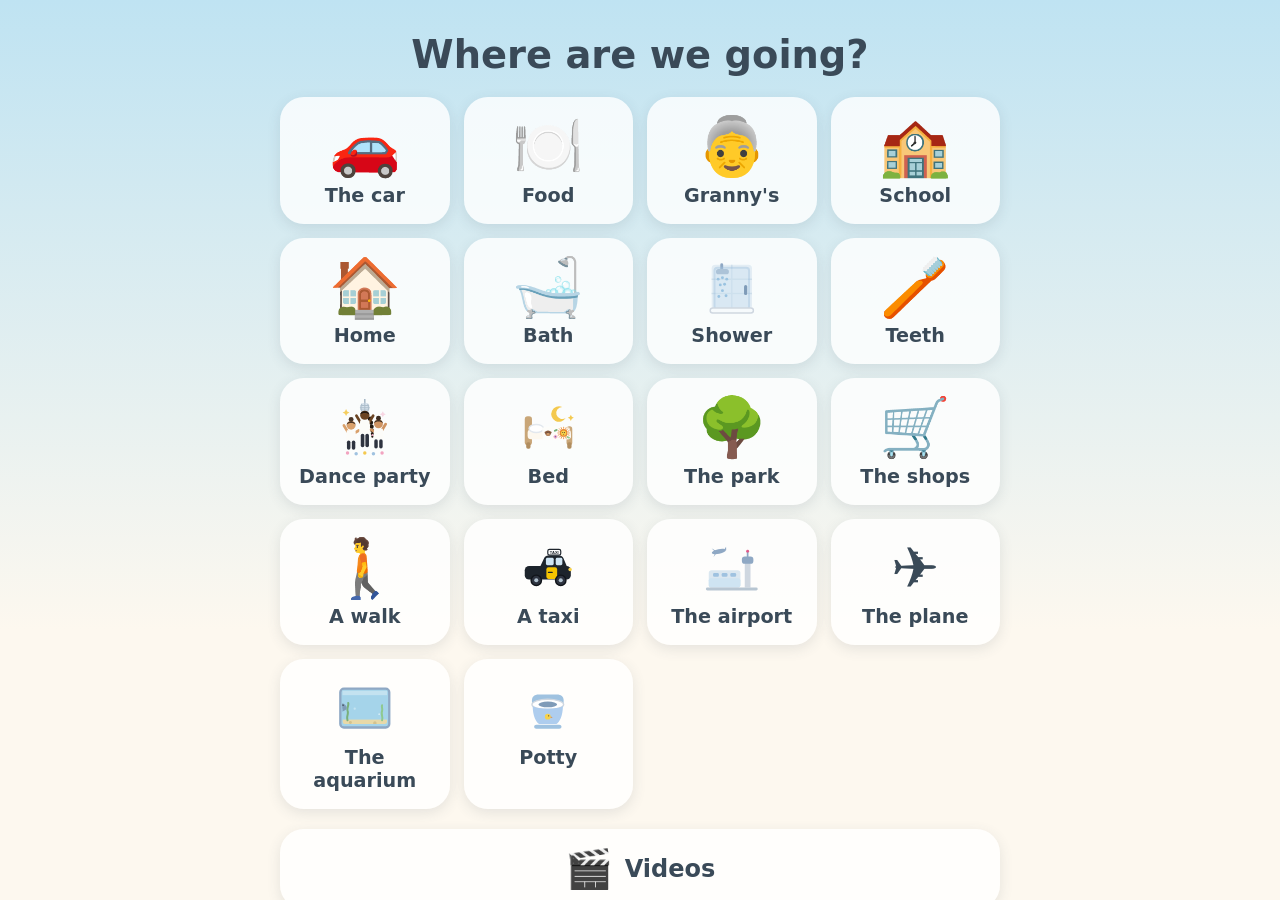
==== commit 490853c1: "Open videos in another app (VLC) via the share sheet An "↗" button in the player hands the stored fi" ====
--- a/index.html
+++ b/index.html
@@ -48,6 +48,7 @@
   <video id="video-el" playsinline loop controls controlslist="nodownload"></video>
   <button id="video-close" class="back-btn" aria-label="Close video">✕</button>
   <button id="video-cast" class="back-btn cast-btn" aria-label="Watch on TV">📺</button>
+  <button id="video-share" class="back-btn share-btn" aria-label="Open in another app">↗</button>
 </div>
 
 <!-- Screen 1b: dinner or dessert? (food transition only) -->
--- a/style.css
+++ b/style.css
@@ -596,6 +596,7 @@
 .video-overlay video { width: 100%; height: 100%; object-fit: contain; }
 .video-overlay .back-btn { position: absolute; top: max(14px, env(safe-area-inset-top)); left: 14px; opacity: 0.85; }
 .video-overlay .cast-btn { left: auto; right: 14px; }
+.video-overlay .share-btn { left: auto; right: 80px; }
 
 .edit-food-list {
   display: flex;
